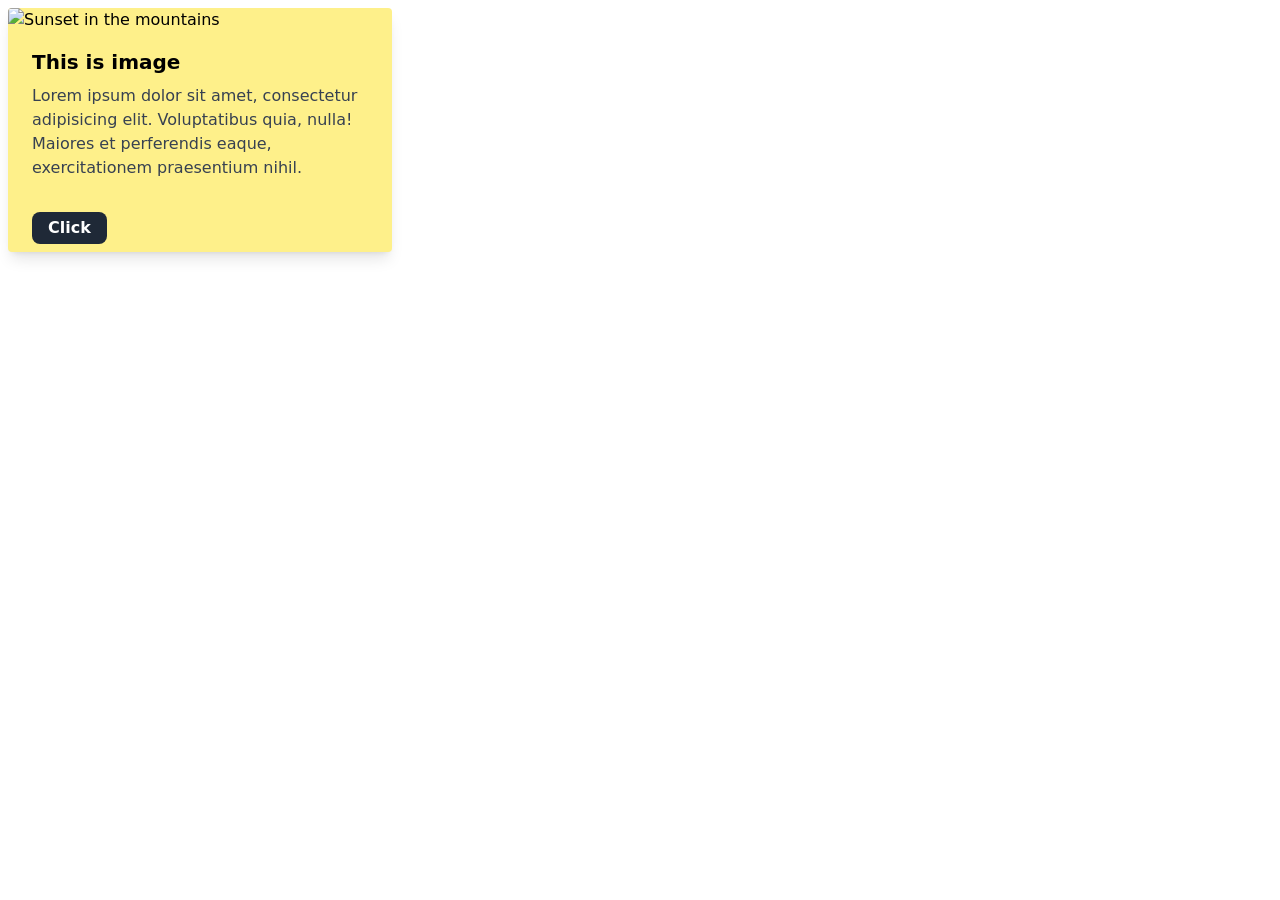
==== src/index.html @ 63ee2b57 "initial commit" ====
<!DOCTYPE html>
<html lang="en">
<head>
    <meta charset="UTF-8">
    <meta name="viewport" content="width=device-width, initial-scale=1.0">
    <title>Document</title>
    <link href="./output.css" rel="stylesheet">
</head>
<body>
    <!-- <h1 class="text-red-900 tablet:bg-black laptop:bg-pink-800">hello</h1> -->

    <div class="container">
        <div class="card laptop:bg-red-200 tablet:bg-green-200 desktop:bg-yellow-200">
            <img class="w-full cursor-pointer" src="https://v1.tailwindcss.com/img/card-top.jpg" alt="Sunset in the mountains">
            <div class="px-6 py-4">
              <div class="font-bold text-xl mb-2">This is image</div>
              <p class="text-gray-700">
                Lorem ipsum dolor sit amet, consectetur adipisicing elit. Voluptatibus quia, nulla! Maiores et perferendis eaque, exercitationem praesentium nihil.
              </p>
            </div>
            <div class="px-6 pt-4 pb-2">
                <button class="btn">Click</button>
            </div>
        </div>
    </div>
</body>
</html>
---- src/output.css ----
/*
! tailwindcss v3.4.7 | MIT License | https://tailwindcss.com
*/

/*
1. Prevent padding and border from affecting element width. (https://github.com/mozdevs/cssremedy/issues/4)
2. Allow adding a border to an element by just adding a border-width. (https://github.com/tailwindcss/tailwindcss/pull/116)
*/

*,
::before,
::after {
  box-sizing: border-box;
  /* 1 */
  border-width: 0;
  /* 2 */
  border-style: solid;
  /* 2 */
  border-color: #e5e7eb;
  /* 2 */
}

::before,
::after {
  --tw-content: '';
}

/*
1. Use a consistent sensible line-height in all browsers.
2. Prevent adjustments of font size after orientation changes in iOS.
3. Use a more readable tab size.
4. Use the user's configured `sans` font-family by default.
5. Use the user's configured `sans` font-feature-settings by default.
6. Use the user's configured `sans` font-variation-settings by default.
7. Disable tap highlights on iOS
*/

html,
:host {
  line-height: 1.5;
  /* 1 */
  -webkit-text-size-adjust: 100%;
  /* 2 */
  -moz-tab-size: 4;
  /* 3 */
  -o-tab-size: 4;
     tab-size: 4;
  /* 3 */
  font-family: ui-sans-serif, system-ui, sans-serif, "Apple Color Emoji", "Segoe UI Emoji", "Segoe UI Symbol", "Noto Color Emoji";
  /* 4 */
  font-feature-settings: normal;
  /* 5 */
  font-variation-settings: normal;
  /* 6 */
  -webkit-tap-highlight-color: transparent;
  /* 7 */
}

/*
1. Remove the margin in all browsers.
2. Inherit line-height from `html` so users can set them as a class directly on the `html` element.
*/

body {
  margin: 0;
  /* 1 */
  line-height: inherit;
  /* 2 */
}

/*
1. Add the correct height in Firefox.
2. Correct the inheritance of border color in Firefox. (https://bugzilla.mozilla.org/show_bug.cgi?id=190655)
3. Ensure horizontal rules are visible by default.
*/

hr {
  height: 0;
  /* 1 */
  color: inherit;
  /* 2 */
  border-top-width: 1px;
  /* 3 */
}

/*
Add the correct text decoration in Chrome, Edge, and Safari.
*/

abbr:where([title]) {
  -webkit-text-decoration: underline dotted;
          text-decoration: underline dotted;
}

/*
Remove the default font size and weight for headings.
*/

h1,
h2,
h3,
h4,
h5,
h6 {
  font-size: inherit;
  font-weight: inherit;
}

/*
Reset links to optimize for opt-in styling instead of opt-out.
*/

a {
  color: inherit;
  text-decoration: inherit;
}

/*
Add the correct font weight in Edge and Safari.
*/

b,
strong {
  font-weight: bolder;
}

/*
1. Use the user's configured `mono` font-family by default.
2. Use the user's configured `mono` font-feature-settings by default.
3. Use the user's configured `mono` font-variation-settings by default.
4. Correct the odd `em` font sizing in all browsers.
*/

code,
kbd,
samp,
pre {
  font-family: ui-monospace, SFMono-Regular, Menlo, Monaco, Consolas, "Liberation Mono", "Courier New", monospace;
  /* 1 */
  font-feature-settings: normal;
  /* 2 */
  font-variation-settings: normal;
  /* 3 */
  font-size: 1em;
  /* 4 */
}

/*
Add the correct font size in all browsers.
*/

small {
  font-size: 80%;
}

/*
Prevent `sub` and `sup` elements from affecting the line height in all browsers.
*/

sub,
sup {
  font-size: 75%;
  line-height: 0;
  position: relative;
  vertical-align: baseline;
}

sub {
  bottom: -0.25em;
}

sup {
  top: -0.5em;
}

/*
1. Remove text indentation from table contents in Chrome and Safari. (https://bugs.chromium.org/p/chromium/issues/detail?id=999088, https://bugs.webkit.org/show_bug.cgi?id=201297)
2. Correct table border color inheritance in all Chrome and Safari. (https://bugs.chromium.org/p/chromium/issues/detail?id=935729, https://bugs.webkit.org/show_bug.cgi?id=195016)
3. Remove gaps between table borders by default.
*/

table {
  text-indent: 0;
  /* 1 */
  border-color: inherit;
  /* 2 */
  border-collapse: collapse;
  /* 3 */
}

/*
1. Change the font styles in all browsers.
2. Remove the margin in Firefox and Safari.
3. Remove default padding in all browsers.
*/

button,
input,
optgroup,
select,
textarea {
  font-family: inherit;
  /* 1 */
  font-feature-settings: inherit;
  /* 1 */
  font-variation-settings: inherit;
  /* 1 */
  font-size: 100%;
  /* 1 */
  font-weight: inherit;
  /* 1 */
  line-height: inherit;
  /* 1 */
  letter-spacing: inherit;
  /* 1 */
  color: inherit;
  /* 1 */
  margin: 0;
  /* 2 */
  padding: 0;
  /* 3 */
}

/*
Remove the inheritance of text transform in Edge and Firefox.
*/

button,
select {
  text-transform: none;
}

/*
1. Correct the inability to style clickable types in iOS and Safari.
2. Remove default button styles.
*/

button,
input:where([type='button']),
input:where([type='reset']),
input:where([type='submit']) {
  -webkit-appearance: button;
  /* 1 */
  background-color: transparent;
  /* 2 */
  background-image: none;
  /* 2 */
}

/*
Use the modern Firefox focus style for all focusable elements.
*/

:-moz-focusring {
  outline: auto;
}

/*
Remove the additional `:invalid` styles in Firefox. (https://github.com/mozilla/gecko-dev/blob/2f9eacd9d3d995c937b4251a5557d95d494c9be1/layout/style/res/forms.css#L728-L737)
*/

:-moz-ui-invalid {
  box-shadow: none;
}

/*
Add the correct vertical alignment in Chrome and Firefox.
*/

progress {
  vertical-align: baseline;
}

/*
Correct the cursor style of increment and decrement buttons in Safari.
*/

::-webkit-inner-spin-button,
::-webkit-outer-spin-button {
  height: auto;
}

/*
1. Correct the odd appearance in Chrome and Safari.
2. Correct the outline style in Safari.
*/

[type='search'] {
  -webkit-appearance: textfield;
  /* 1 */
  outline-offset: -2px;
  /* 2 */
}

/*
Remove the inner padding in Chrome and Safari on macOS.
*/

::-webkit-search-decoration {
  -webkit-appearance: none;
}

/*
1. Correct the inability to style clickable types in iOS and Safari.
2. Change font properties to `inherit` in Safari.
*/

::-webkit-file-upload-button {
  -webkit-appearance: button;
  /* 1 */
  font: inherit;
  /* 2 */
}

/*
Add the correct display in Chrome and Safari.
*/

summary {
  display: list-item;
}

/*
Removes the default spacing and border for appropriate elements.
*/

blockquote,
dl,
dd,
h1,
h2,
h3,
h4,
h5,
h6,
hr,
figure,
p,
pre {
  margin: 0;
}

fieldset {
  margin: 0;
  padding: 0;
}

legend {
  padding: 0;
}

ol,
ul,
menu {
  list-style: none;
  margin: 0;
  padding: 0;
}

/*
Reset default styling for dialogs.
*/

dialog {
  padding: 0;
}

/*
Prevent resizing textareas horizontally by default.
*/

textarea {
  resize: vertical;
}

/*
1. Reset the default placeholder opacity in Firefox. (https://github.com/tailwindlabs/tailwindcss/issues/3300)
2. Set the default placeholder color to the user's configured gray 400 color.
*/

input::-moz-placeholder, textarea::-moz-placeholder {
  opacity: 1;
  /* 1 */
  color: #9ca3af;
  /* 2 */
}

input::placeholder,
textarea::placeholder {
  opacity: 1;
  /* 1 */
  color: #9ca3af;
  /* 2 */
}

/*
Set the default cursor for buttons.
*/

button,
[role="button"] {
  cursor: pointer;
}

/*
Make sure disabled buttons don't get the pointer cursor.
*/

:disabled {
  cursor: default;
}

/*
1. Make replaced elements `display: block` by default. (https://github.com/mozdevs/cssremedy/issues/14)
2. Add `vertical-align: middle` to align replaced elements more sensibly by default. (https://github.com/jensimmons/cssremedy/issues/14#issuecomment-634934210)
   This can trigger a poorly considered lint error in some tools but is included by design.
*/

img,
svg,
video,
canvas,
audio,
iframe,
embed,
object {
  display: block;
  /* 1 */
  vertical-align: middle;
  /* 2 */
}

/*
Constrain images and videos to the parent width and preserve their intrinsic aspect ratio. (https://github.com/mozdevs/cssremedy/issues/14)
*/

img,
video {
  max-width: 100%;
  height: auto;
}

/* Make elements with the HTML hidden attribute stay hidden by default */

[hidden] {
  display: none;
}

*, ::before, ::after {
  --tw-border-spacing-x: 0;
  --tw-border-spacing-y: 0;
  --tw-translate-x: 0;
  --tw-translate-y: 0;
  --tw-rotate: 0;
  --tw-skew-x: 0;
  --tw-skew-y: 0;
  --tw-scale-x: 1;
  --tw-scale-y: 1;
  --tw-pan-x:  ;
  --tw-pan-y:  ;
  --tw-pinch-zoom:  ;
  --tw-scroll-snap-strictness: proximity;
  --tw-gradient-from-position:  ;
  --tw-gradient-via-position:  ;
  --tw-gradient-to-position:  ;
  --tw-ordinal:  ;
  --tw-slashed-zero:  ;
  --tw-numeric-figure:  ;
  --tw-numeric-spacing:  ;
  --tw-numeric-fraction:  ;
  --tw-ring-inset:  ;
  --tw-ring-offset-width: 0px;
  --tw-ring-offset-color: #fff;
  --tw-ring-color: rgb(59 130 246 / 0.5);
  --tw-ring-offset-shadow: 0 0 #0000;
  --tw-ring-shadow: 0 0 #0000;
  --tw-shadow: 0 0 #0000;
  --tw-shadow-colored: 0 0 #0000;
  --tw-blur:  ;
  --tw-brightness:  ;
  --tw-contrast:  ;
  --tw-grayscale:  ;
  --tw-hue-rotate:  ;
  --tw-invert:  ;
  --tw-saturate:  ;
  --tw-sepia:  ;
  --tw-drop-shadow:  ;
  --tw-backdrop-blur:  ;
  --tw-backdrop-brightness:  ;
  --tw-backdrop-contrast:  ;
  --tw-backdrop-grayscale:  ;
  --tw-backdrop-hue-rotate:  ;
  --tw-backdrop-invert:  ;
  --tw-backdrop-opacity:  ;
  --tw-backdrop-saturate:  ;
  --tw-backdrop-sepia:  ;
  --tw-contain-size:  ;
  --tw-contain-layout:  ;
  --tw-contain-paint:  ;
  --tw-contain-style:  ;
}

::backdrop {
  --tw-border-spacing-x: 0;
  --tw-border-spacing-y: 0;
  --tw-translate-x: 0;
  --tw-translate-y: 0;
  --tw-rotate: 0;
  --tw-skew-x: 0;
  --tw-skew-y: 0;
  --tw-scale-x: 1;
  --tw-scale-y: 1;
  --tw-pan-x:  ;
  --tw-pan-y:  ;
  --tw-pinch-zoom:  ;
  --tw-scroll-snap-strictness: proximity;
  --tw-gradient-from-position:  ;
  --tw-gradient-via-position:  ;
  --tw-gradient-to-position:  ;
  --tw-ordinal:  ;
  --tw-slashed-zero:  ;
  --tw-numeric-figure:  ;
  --tw-numeric-spacing:  ;
  --tw-numeric-fraction:  ;
  --tw-ring-inset:  ;
  --tw-ring-offset-width: 0px;
  --tw-ring-offset-color: #fff;
  --tw-ring-color: rgb(59 130 246 / 0.5);
  --tw-ring-offset-shadow: 0 0 #0000;
  --tw-ring-shadow: 0 0 #0000;
  --tw-shadow: 0 0 #0000;
  --tw-shadow-colored: 0 0 #0000;
  --tw-blur:  ;
  --tw-brightness:  ;
  --tw-contrast:  ;
  --tw-grayscale:  ;
  --tw-hue-rotate:  ;
  --tw-invert:  ;
  --tw-saturate:  ;
  --tw-sepia:  ;
  --tw-drop-shadow:  ;
  --tw-backdrop-blur:  ;
  --tw-backdrop-brightness:  ;
  --tw-backdrop-contrast:  ;
  --tw-backdrop-grayscale:  ;
  --tw-backdrop-hue-rotate:  ;
  --tw-backdrop-invert:  ;
  --tw-backdrop-opacity:  ;
  --tw-backdrop-saturate:  ;
  --tw-backdrop-sepia:  ;
  --tw-contain-size:  ;
  --tw-contain-layout:  ;
  --tw-contain-paint:  ;
  --tw-contain-style:  ;
}

.container {
  width: 100%;
}

@media (min-width: 640px) {
  .container {
    max-width: 640px;
  }
}

@media (min-width: 1024px) {
  .container {
    max-width: 1024px;
  }
}

@media (min-width: 1280px) {
  .container {
    max-width: 1280px;
  }
}

.card {
  margin: 0.5rem;
  max-width: 24rem;
  overflow: hidden;
  border-radius: 0.25rem;
  --tw-bg-opacity: 1;
  background-color: rgb(226 232 240 / var(--tw-bg-opacity));
  --tw-shadow: 0 10px 15px -3px rgb(0 0 0 / 0.1), 0 4px 6px -4px rgb(0 0 0 / 0.1);
  --tw-shadow-colored: 0 10px 15px -3px var(--tw-shadow-color), 0 4px 6px -4px var(--tw-shadow-color);
  box-shadow: var(--tw-ring-offset-shadow, 0 0 #0000), var(--tw-ring-shadow, 0 0 #0000), var(--tw-shadow);
}

.btn {
  border-radius: 0.5rem;
  --tw-bg-opacity: 1;
  background-color: rgb(31 41 55 / var(--tw-bg-opacity));
  padding-left: 1rem;
  padding-right: 1rem;
  padding-top: 0.25rem;
  padding-bottom: 0.25rem;
  font-weight: 700;
  --tw-text-opacity: 1;
  color: rgb(255 255 255 / var(--tw-text-opacity));
}

.btn:hover {
  --tw-bg-opacity: 1;
  background-color: rgb(107 114 128 / var(--tw-bg-opacity));
}

.mb-2 {
  margin-bottom: 0.5rem;
}

.w-full {
  width: 100%;
}

.cursor-pointer {
  cursor: pointer;
}

.px-6 {
  padding-left: 1.5rem;
  padding-right: 1.5rem;
}

.py-4 {
  padding-top: 1rem;
  padding-bottom: 1rem;
}

.pb-2 {
  padding-bottom: 0.5rem;
}

.pt-4 {
  padding-top: 1rem;
}

.text-xl {
  font-size: 1.25rem;
  line-height: 1.75rem;
}

.font-bold {
  font-weight: 700;
}

.text-gray-700 {
  --tw-text-opacity: 1;
  color: rgb(55 65 81 / var(--tw-text-opacity));
}

.text-red-900 {
  --tw-text-opacity: 1;
  color: rgb(127 29 29 / var(--tw-text-opacity));
}

@media (min-width: 640px) {
  .tablet\:bg-black {
    --tw-bg-opacity: 1;
    background-color: rgb(0 0 0 / var(--tw-bg-opacity));
  }

  .tablet\:bg-green-200 {
    --tw-bg-opacity: 1;
    background-color: rgb(187 247 208 / var(--tw-bg-opacity));
  }
}

@media (min-width: 1024px) {
  .laptop\:bg-pink-800 {
    --tw-bg-opacity: 1;
    background-color: rgb(157 23 77 / var(--tw-bg-opacity));
  }

  .laptop\:bg-red-200 {
    --tw-bg-opacity: 1;
    background-color: rgb(254 202 202 / var(--tw-bg-opacity));
  }
}

@media (min-width: 1280px) {
  .desktop\:bg-yellow-200 {
    --tw-bg-opacity: 1;
    background-color: rgb(254 240 138 / var(--tw-bg-opacity));
  }
}
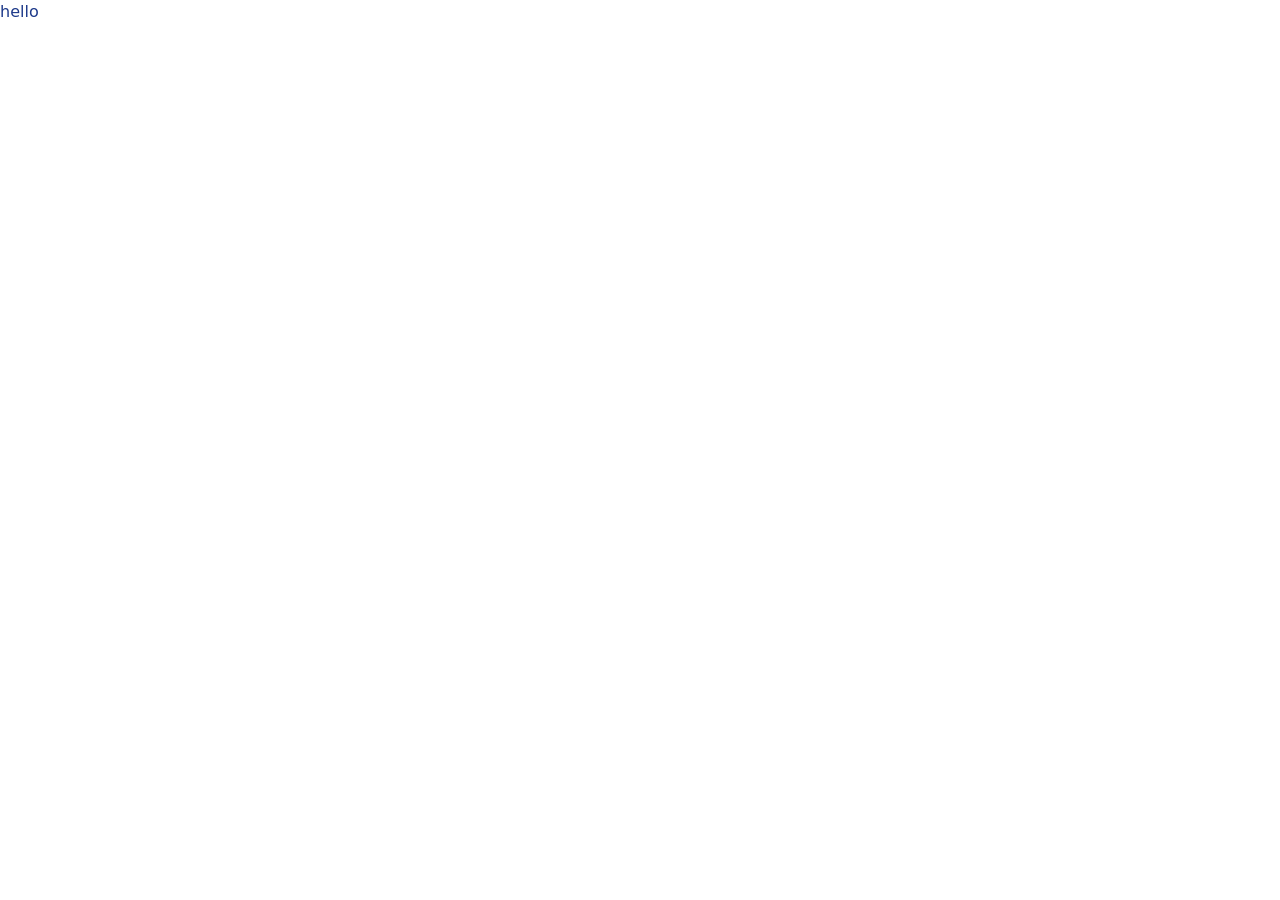
==== commit 72bf67ac: "05-08-2024" ====
--- a/src/index.html
+++ b/src/index.html
@@ -1,27 +1,42 @@
 <!DOCTYPE html>
 <html lang="en">
+
 <head>
     <meta charset="UTF-8">
     <meta name="viewport" content="width=device-width, initial-scale=1.0">
     <title>Document</title>
     <link href="./output.css" rel="stylesheet">
 </head>
+
 <body>
-    <!-- <h1 class="text-red-900 tablet:bg-black laptop:bg-pink-800">hello</h1> -->
+    <h1 class="text-blue-900">hello</h1>
 
-    <div class="container">
-        <div class="card laptop:bg-red-200 tablet:bg-green-200 desktop:bg-yellow-200">
-            <img class="w-full cursor-pointer" src="https://v1.tailwindcss.com/img/card-top.jpg" alt="Sunset in the mountains">
-            <div class="px-6 py-4">
-              <div class="font-bold text-xl mb-2">This is image</div>
-              <p class="text-gray-700">
-                Lorem ipsum dolor sit amet, consectetur adipisicing elit. Voluptatibus quia, nulla! Maiores et perferendis eaque, exercitationem praesentium nihil.
-              </p>
-            </div>
-            <div class="px-6 pt-4 pb-2">
-                <button class="btn">Click</button>
+    <!-- <div class="container m-auto">
+        <div class="flex justify-center items-center">
+            <div class="card laptop:bg-red-200 tablet:bg-green-200 desktop:bg-yellow-200">
+                <img class="w-full cursor-pointer" src="https://v1.tailwindcss.com/img/card-top.jpg" alt="Sunset in the mountains">
+                <div class="px-6 py-4">
+                  <div class="font-bold text-xl mb-2">This is image</div>
+                  <p class="text-gray-700">
+                    Lorem ipsum dolor sit amet, consectetur adipisicing elit. Voluptatibus quia, nulla! Maiores et perferendis eaque, exercitationem praesentium nihil.
+                  </p>
+                </div>
+                <div class="px-6 pt-4 pb-2">
+                    <button class="btn">Click</button>
+                </div>
             </div>
         </div>
-    </div>
+    </div> -->
+
+    <!-- <div class="container mx-auto">
+        <div class="tablet:columns-3 text-center columns-1">
+            <div class="bg-slate-400">card1</div>
+            <div class="bg-slate-400">card2</div>
+            <div class="bg-slate-400">card3</div>
+        </div>
+    </div> -->
+    <p></p>
+
 </body>
+
 </html>
--- a/src/output.css
+++ b/src/output.css
@@ -606,16 +606,68 @@
   background-color: rgb(107 114 128 / var(--tw-bg-opacity));
 }
 
+.m-auto {
+  margin: auto;
+}
+
+.mx-auto {
+  margin-left: auto;
+  margin-right: auto;
+}
+
 .mb-2 {
   margin-bottom: 0.5rem;
 }
 
+.flex {
+  display: flex;
+}
+
+.aspect-square {
+  aspect-ratio: 1 / 1;
+}
+
+.aspect-video {
+  aspect-ratio: 16 / 9;
+}
+
+.h-14 {
+  height: 3.5rem;
+}
+
+.h-\[400px\] {
+  height: 400px;
+}
+
 .w-full {
   width: 100%;
 }
 
 .cursor-pointer {
   cursor: pointer;
+}
+
+.columns-3 {
+  -moz-columns: 3;
+       columns: 3;
+}
+
+.columns-1 {
+  -moz-columns: 1;
+       columns: 1;
+}
+
+.items-center {
+  align-items: center;
+}
+
+.justify-center {
+  justify-content: center;
+}
+
+.bg-slate-400 {
+  --tw-bg-opacity: 1;
+  background-color: rgb(148 163 184 / var(--tw-bg-opacity));
 }
 
 .px-6 {
@@ -636,6 +688,10 @@
   padding-top: 1rem;
 }
 
+.text-center {
+  text-align: center;
+}
+
 .text-xl {
   font-size: 1.25rem;
   line-height: 1.75rem;
@@ -645,20 +701,25 @@
   font-weight: 700;
 }
 
+.text-blue-900 {
+  --tw-text-opacity: 1;
+  color: rgb(30 58 138 / var(--tw-text-opacity));
+}
+
 .text-gray-700 {
   --tw-text-opacity: 1;
   color: rgb(55 65 81 / var(--tw-text-opacity));
 }
 
-.text-red-900 {
-  --tw-text-opacity: 1;
-  color: rgb(127 29 29 / var(--tw-text-opacity));
-}
-
 @media (min-width: 640px) {
-  .tablet\:bg-black {
-    --tw-bg-opacity: 1;
-    background-color: rgb(0 0 0 / var(--tw-bg-opacity));
+  .tablet\:columns-1 {
+    -moz-columns: 1;
+         columns: 1;
+  }
+
+  .tablet\:columns-3 {
+    -moz-columns: 3;
+         columns: 3;
   }
 
   .tablet\:bg-green-200 {
@@ -668,11 +729,6 @@
 }
 
 @media (min-width: 1024px) {
-  .laptop\:bg-pink-800 {
-    --tw-bg-opacity: 1;
-    background-color: rgb(157 23 77 / var(--tw-bg-opacity));
-  }
-
   .laptop\:bg-red-200 {
     --tw-bg-opacity: 1;
     background-color: rgb(254 202 202 / var(--tw-bg-opacity));
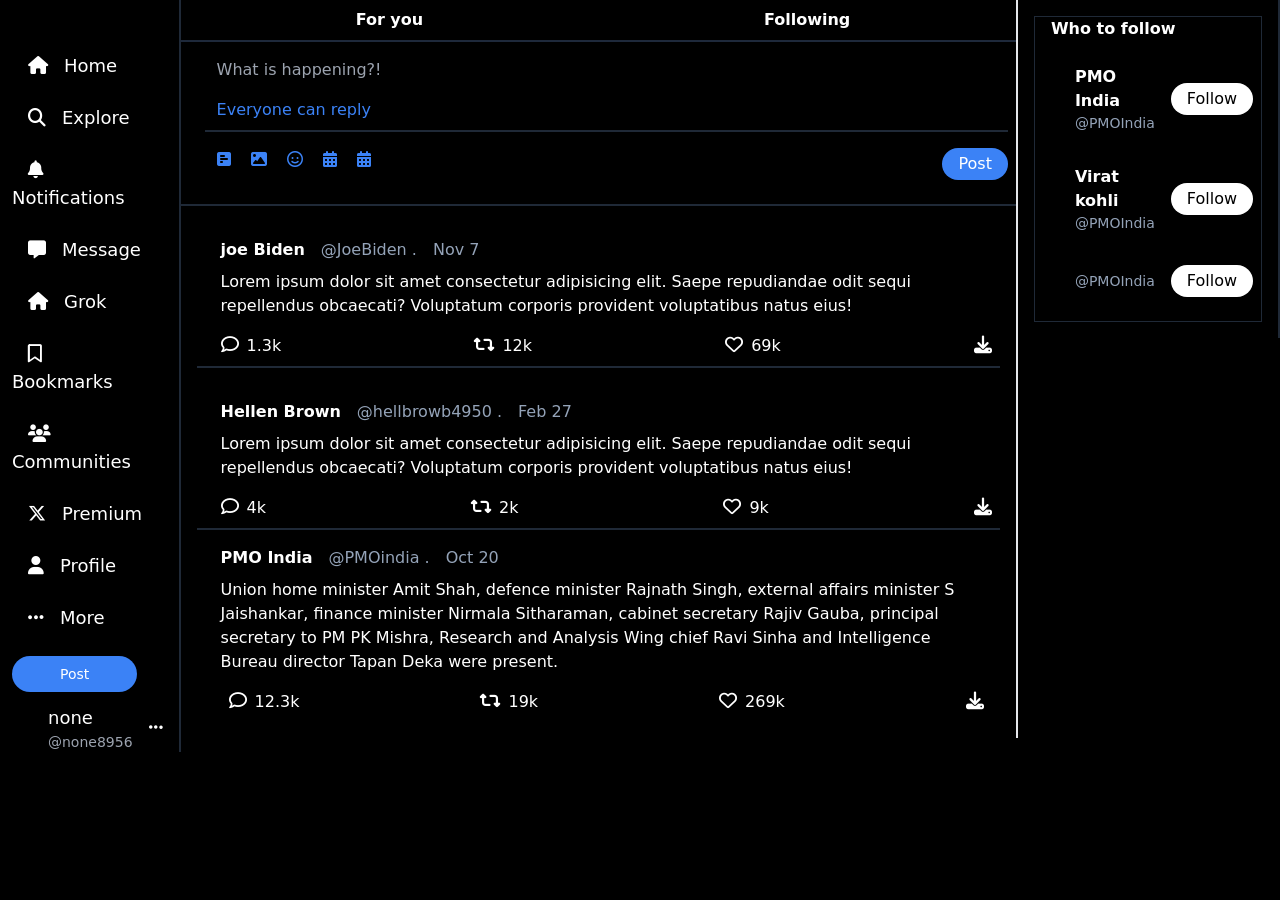
==== commit 828271da: "update" ====
--- a/src/index.html
+++ b/src/index.html
@@ -6,37 +6,295 @@
     <meta name="viewport" content="width=device-width, initial-scale=1.0">
     <title>Document</title>
     <link href="./output.css" rel="stylesheet">
+    <link rel="stylesheet" href="https://cdnjs.cloudflare.com/ajax/libs/font-awesome/6.6.0/css/all.min.css"
+        integrity="sha512-Kc323vGBEqzTmouAECnVceyQqyqdsSiqLQISBL29aUW4U/M7pSPA/gEUZQqv1cwx4OnYxTxve5UMg5GT6L4JJg=="
+        crossorigin="anonymous" referrerpolicy="no-referrer" />
 </head>
 
-<body>
-    <h1 class="text-blue-900">hello</h1>
-
-    <!-- <div class="container m-auto">
-        <div class="flex justify-center items-center">
-            <div class="card laptop:bg-red-200 tablet:bg-green-200 desktop:bg-yellow-200">
-                <img class="w-full cursor-pointer" src="https://v1.tailwindcss.com/img/card-top.jpg" alt="Sunset in the mountains">
-                <div class="px-6 py-4">
-                  <div class="font-bold text-xl mb-2">This is image</div>
-                  <p class="text-gray-700">
-                    Lorem ipsum dolor sit amet, consectetur adipisicing elit. Voluptatibus quia, nulla! Maiores et perferendis eaque, exercitationem praesentium nihil.
-                  </p>
-                </div>
-                <div class="px-6 pt-4 pb-2">
-                    <button class="btn">Click</button>
-                </div>
+<body class="bg-black">
+    <!-- <h1 class="text-red-800 tablet:bg-black laptop:bg-pink-800">hello</h1> -->
+
+    <!-- <div class="container">
+        <div class="card laptop:bg-red-200 tablet:bg-green-200 desktop:bg-yellow-200">
+            <img class="w-full cursor-pointer" src="https://v1.tailwindcss.com/img/card-top.jpg" alt="Sunset in the mountains">
+            <div class="px-6 py-4">
+              <div class="font-bold text-xl mb-2">This is image</div>
+              <p class="text-gray-700">
+                Lorem ipsum dolor sit amet, consectetur adipisicing elit. Voluptatibus quia, nulla! Maiores et perferendis eaque, exercitationem praesentium nihil.
+              </p>
+            </div>
+            <div class="px-6 pt-4 pb-2">
+                <button class="btn">Click</button>
             </div>
         </div>
     </div> -->
 
-    <!-- <div class="container mx-auto">
-        <div class="tablet:columns-3 text-center columns-1">
-            <div class="bg-slate-400">card1</div>
-            <div class="bg-slate-400">card2</div>
-            <div class="bg-slate-400">card3</div>
+    <div class="container mx-auto bg-slate-200">
+        <div class="flex items-start justify-between bg-black text-white">
+            <!-- columns 1 -->
+            <div class="border-r-2 border-gray-800 grow-[1] sticky top-0">
+                <div class="p-[12px]">
+                    <img class=" mx-4 py-2 px-2 max-h-16 w-auto"
+                        src="https://img.freepik.com/premium-vector/twitter-new-logo-twitter-icons-new-twitter-logo-x-2023_929078-218.jpg"
+                        alt="">
+                </div>
+                <div>
+                    <ul class="flex flex-col">
+                        <li class="p-[12px]"><a
+                                class="hover:bg-gray-700 hover:rounded-full pl-0 font-medium text-lg py-2 px-4"
+                                href=""><i class=" mx-4 fa-solid fa-house"></i>Home</a></li>
+                        <li class="p-[12px]"><a
+                                class="hover:bg-gray-700 hover:rounded-full pl-0 font-medium text-lg py-2 px-4"
+                                href=""><i class=" mx-4 fa-solid fa-magnifying-glass"></i>Explore</a></li>
+                        <li class="p-[12px]"><a
+                                class="hover:bg-gray-700 hover:rounded-full pl-0 font-medium text-lg py-2 px-4"
+                                href=""><i class=" mx-4 fa-solid fa-bell"></i>Notifications</a></li>
+                        <li class="p-[12px]"><a
+                                class="hover:bg-gray-700 hover:rounded-full pl-0 font-medium text-lg py-2 px-4"
+                                href=""><i class=" mx-4 fa-solid fa-message"></i>Message</a></li>
+                        <li class="p-[12px]"><a
+                                class="hover:bg-gray-700 hover:rounded-full pl-0 font-medium text-lg py-2 px-4"
+                                href=""><i class=" mx-4 fa-solid fa-house"></i>Grok</a></li>
+                        <li class="p-[12px]"><a
+                                class="hover:bg-gray-700 hover:rounded-full pl-0 font-medium text-lg py-2 px-4"
+                                href=""><i class=" mx-4 fa-regular fa-bookmark"></i>Bookmarks</a></li>
+                        <li class="p-[12px]"><a
+                                class="hover:bg-gray-700 hover:rounded-full pl-0 font-medium text-lg py-2 px-4"
+                                href=""><i class=" mx-4 fa-solid fa-users"></i>Communities</a></li>
+                        <li class="p-[12px]"><a
+                                class="hover:bg-gray-700 hover:rounded-full pl-0 font-medium text-lg py-2 px-4"
+                                href=""><i class=" mx-4 fa-brands fa-x-twitter"></i>Premium</a></li>
+                        <li class="p-[12px]"><a
+                                class="hover:bg-gray-700 hover:rounded-full pl-0 font-medium text-lg py-2 px-4"
+                                href=""><i class=" mx-4 fa-solid fa-user"></i>Profile</a></li>
+                        <li class="p-[12px]"><a
+                                class="hover:bg-gray-700 hover:rounded-full pl-0 font-medium text-lg py-2 px-4"
+                                href=""><i class=" mx-4 fa-solid fa-ellipsis"></i>More</a></li>
+                        <li class="p-[12px]"><a class="pl-0 font-medium text-lg py-2 px-4" href=""><button
+                                    class="text-white bg-blue-500 py-2 px-12 rounded-full text-sm text-b">Post</button></a>
+                        </li>
+                    </ul>
+                </div>
+                <div class="flex items-center">
+                    <div>
+                        <img class="mx-4 py-2 px-2 max-h-12 w-auto rounded-full"
+                            src="https://encrypted-tbn0.gstatic.com/images?q=tbn:ANd9GcTuu29ipdMVp9QU7DYee9kXXV66Ba6cVzB3aQ&s"
+                            alt="">
+                    </div>
+                    <div>
+                        <h2 class="text-lg font-medium">none</h2>
+                        <p class="text-gray-400 text-sm">@none8956</p>
+                    </div>
+                    <div>
+                        <i class=" mx-4 fa-solid fa-ellipsis"></i>
+                    </div>
+                </div>
+            </div>
+
+            <!-- columns 2 -->
+            <div class="border-r-2  grow-[2]">
+                <!-- <div class="w-full flex items-center px-2 py-2">
+                    <div class="w-full">
+                        <input class="bg-gray-400 rounded-full py-2 w-full" placeholder="Serach" type="text">
+                    </div>
+                    <div class="mx-2">
+                        <i class=" text-white fa-solid fa-gear text-lg "></i>
+                    </div>
+                </div> -->
+                <div class="flex w-full border-b-2 border-slate-800">
+                    <div class="w-[50%] text-center font-semibold py-2"><a href="">For you</a></div>
+                    <div class="w-[50%] text-center font-semibold py-2"><a href="">Following</a></div>
+                </div>
+
+                <div>
+                    <div class="p-2 flex border-b-2 border-gray-800">
+                        <div class="m-2">
+                            <img class="max-h-12 w-auto rounded-full"
+                                src="https://encrypted-tbn0.gstatic.com/images?q=tbn:ANd9GcTuu29ipdMVp9QU7DYee9kXXV66Ba6cVzB3aQ&s"
+                                alt="">
+                        </div>
+
+                        <div class="w-full">
+                            <div class="border-b-2 border-gray-800 flex flex-col w-full">
+                                <input class="text-gray-400 my-2 mx-3 bg-transparent outline-none" type="text"
+                                    placeholder="What is happening?!">
+                                <span class="text-blue-500 my-2 mx-3">Everyone can reply</span>
+                            </div>
+                            <div class="flex justify-between py-4">
+                                <div>
+                                    <ul class="flex gap-5 mx-3">
+                                        <li><a class="text-blue-500" href=""><i
+                                                    class="fa-solid fa-square-poll-horizontal"></i></a></li>
+                                        <li><a class="text-blue-500" href=""><i class="fa-solid fa-image"></i></a></li>
+                                        <li><a class="text-blue-500" href=""><i
+                                                    class="fa-regular fa-face-smile"></i></a></li>
+                                        <li><a class="text-blue-500" href=""><i
+                                                    class="fa-solid fa-calendar-days"></i></a></li>
+                                        <li><a class="text-blue-500" href=""><i
+                                                    class="fa-solid fa-calendar-days"></i></a></li>
+                                    </ul>
+                                </div>
+                                <div class="text-white bg-blue-500 px-4 py-1 rounded-full">Post</div>
+                            </div>
+                        </div>
+                    </div>
+                </div>
+
+                <div class="post m-4 flex flex-col ">
+
+                    <!-- post 1 -->
+
+                    <div class="flex border-b-2 border-gray-800 my-4">
+                        <div class="m-2">
+                            <img class="max-h-[5rem] w-auto rounded-full"
+                                src="https://encrypted-tbn0.gstatic.com/images?q=tbn:ANd9GcTuu29ipdMVp9QU7DYee9kXXV66Ba6cVzB3aQ&s"
+                                alt="">
+                        </div>
+                        <div>
+                            <div class="flex">
+                                <h2 class="mx-2 text-white font-semibold">joe Biden</h2>
+                                <p class="mx-2 text-slate-400">@JoeBiden . </p>
+                                <span class="mx-2 text-slate-400">Nov 7</span>
+                            </div>
+                            <div class="m-2">
+                                Lorem ipsum dolor sit amet consectetur adipisicing elit. Saepe repudiandae odit sequi
+                                repellendus obcaecati? Voluptatum corporis provident voluptatibus natus eius!
+                            </div>
+                            <div class="m-2">
+                                <img class="max-h-[300px] w-[100%] object-cover rounded-md cursor-pointer"
+                                    src="https://images.pexels.com/photos/18703339/pexels-photo-18703339/free-photo-of-a-motor-scooter-parked-on-the-side-of-a-road-by-a-shrub.jpeg?auto=compress&cs=tinysrgb&w=1260&h=750&dpr=1"
+                                    alt="">
+                            </div>
+                            <div class="flex justify-between items-center my-2">
+                                <span><i class="mx-2 text-lg fa-regular fa-comment"></i>1.3k</span>
+                                <span><i class=" mx-2 text-lg  fa-solid fa-retweet"></i>12k</span>
+                                <span><i class=" mx-2 text-lg fa-regular fa-heart"></i>69k</span>
+                                <span><i class=" mx-2 text-lg  fa-solid fa-download"></i></span>
+                            </div>
+                        </div>
+                    </div>
+
+                    <!-- post 2 -->
+
+                    <div class="flex border-b-2 border-gray-800 my-4">
+                        <div class="m-2">
+                            <img class="max-h-[5rem] w-auto rounded-full"
+                                src="https://play-lh.googleusercontent.com/7Ak4Ye7wNUtheIvSKnVgGL_OIZWjGPZNV6TP_3XLxHC-sDHLSE45aDg41dFNmL5COA"
+                                alt="">
+                        </div>
+                        <div>
+                            <div class="flex">
+                                <h2 class="mx-2 text-white font-semibold">Hellen Brown</h2>
+                                <p class="mx-2 text-slate-400">@hellbrowb4950 . </p>
+                                <span class="mx-2 text-slate-400">Feb 27</span>
+                            </div>
+                            <div class="m-2">
+                                Lorem ipsum dolor sit amet consectetur adipisicing elit. Saepe repudiandae odit sequi
+                                repellendus obcaecati? Voluptatum corporis provident voluptatibus natus eius!
+                            </div>
+                            <div class="m-2">
+                                <img class="max-h-[300px] w-[100%] object-cover rounded-md cursor-pointer"
+                                    src="https://images.pexels.com/photos/24247189/pexels-photo-24247189/free-photo-of-a-girl-lying-on-a-table-in-a-park-on-a-seashore.jpeg?auto=compress&cs=tinysrgb&w=1260&h=750&dpr=1"
+                                    alt="">
+                            </div>
+                            <div class="flex justify-between items-center my-2">
+                                <span><i class="mx-2 text-lg fa-regular fa-comment"></i>4k</span>
+                                <span><i class=" mx-2 text-lg  fa-solid fa-retweet"></i>2k</span>
+                                <span><i class=" mx-2 text-lg fa-regular fa-heart"></i>9k</span>
+                                <span><i class=" mx-2 text-lg  fa-solid fa-download"></i></span>
+                            </div>
+                        </div>
+                    </div>
+
+                    <!-- post 3 -->
+
+                    <div class="flex">
+                        <div class="m-2">
+                            <img class="rounded-full max-h-[7rem] w-auto"
+                                src="https://encrypted-tbn0.gstatic.com/images?q=tbn:ANd9GcQ1Pcox3tm6LoiCplW6CIU_h4hVC-swvm_vkg&s"
+                                alt="">
+                        </div>
+                        <div>
+                            <div class="flex">
+                                <h2 class="mx-2 text-white font-semibold">PMO India</h2>
+                                <p class="mx-2 text-slate-400">@PMOindia . </p>
+                                <span class="mx-2 text-slate-400">Oct 20</span>
+                            </div>
+                            <div class="m-2">
+                                Union home minister Amit Shah, defence minister Rajnath Singh, external affairs minister
+                                S Jaishankar, finance minister Nirmala Sitharaman, cabinet secretary Rajiv Gauba,
+                                principal secretary to PM PK Mishra, Research and Analysis Wing chief Ravi Sinha and
+                                Intelligence Bureau director Tapan Deka were present.
+                                <div class="m-2">
+                                    <img class="max-h-[300px] w-[100%] object-cover rounded-md cursor-pointer"
+                                        src="https://images.hindustantimes.com/img/2024/08/05/550x309/pm_modi_1722871235950_1722871236199.png"
+                                        alt="">
+                                </div>
+                                <div class="flex justify-between items-center my-2">
+                                    <span><i class="mx-2 text-lg fa-regular fa-comment"></i>12.3k</span>
+                                    <span><i class=" mx-2 text-lg  fa-solid fa-retweet"></i>19k</span>
+                                    <span><i class=" mx-2 text-lg fa-regular fa-heart"></i>269k</span>
+                                    <span><i class=" mx-2 text-lg  fa-solid fa-download"></i></span>
+                                </div>
+                            </div>
+                        </div>
+
+                    </div>
+                </div>
+            </div>
+
+            <!-- columns 3 -->
+
+            <div class="border-r-2 border-gray-800 grow-[1.5] sticky top-0">
+                <div class=" bg-black text-white border border-gray-800 pl-4 m-4">
+                    <h1 class="font-bold">Who to follow</h1>
+                    <div class="flex items-center my-4 hover:bg-gray-600 p-2 ">
+                        <div>
+                            <img class="max-h-12 w-auto rounded-full"
+                                src="https://encrypted-tbn0.gstatic.com/images?q=tbn:ANd9GcTuu29ipdMVp9QU7DYee9kXXV66Ba6cVzB3aQ&s"
+                                alt="">
+                        </div>
+                        <div class="mx-4">
+                            <h3 class="font-bold">PMO India</h3>
+                            <p class="text-slate-400 text-sm">@PMOIndia</p>
+                        </div>
+                        <div>
+                            <button class="bg-white text-black px-4 py-1 rounded-full">Follow</button>
+                        </div>
+                    </div>
+
+                    <div class="flex items-center my-4 hover:bg-gray-600 p-2 ">
+                        <div>
+                            <img class="max-h-12 w-auto rounded-full"
+                                src="https://encrypted-tbn0.gstatic.com/images?q=tbn:ANd9GcTuu29ipdMVp9QU7DYee9kXXV66Ba6cVzB3aQ&s"
+                                alt="">
+                        </div>
+                        <div class="mx-4">
+                            <h3 class="font-bold">Virat kohli</h3>
+                            <p class="text-slate-400 text-sm">@PMOIndia</p>
+                        </div>
+                        <div>
+                            <button class="bg-white text-black px-4 py-1 rounded-full">Follow</button>
+                        </div>
+                    </div>
+
+                    <div class="flex items-center my-4 hover:bg-gray-600 p-2 ">
+                        <div>
+                            <img class="max-h-12 w-auto rounded-full"
+                                src="https://encrypted-tbn0.gstatic.com/images?q=tbn:ANd9GcTuu29ipdMVp9QU7DYee9kXXV66Ba6cVzB3aQ&s"
+                                alt="">
+                        </div>
+                        <div class="mx-4">
+                            <h3 class="font-bold"></h3>
+                            <p class="text-slate-400 text-sm">@PMOIndia</p>
+                        </div>
+                        <div>
+                            <button class="bg-white text-black px-4 py-1 rounded-full">Follow</button>
+                        </div>
+                    </div>
+                </div>
+            </div>
         </div>
-    </div> -->
-    <p></p>
-
 </body>
 
 </html>
--- a/src/output.css
+++ b/src/output.css
@@ -606,8 +606,35 @@
   background-color: rgb(107 114 128 / var(--tw-bg-opacity));
 }
 
-.m-auto {
-  margin: auto;
+.sticky {
+  position: sticky;
+}
+
+.top-0 {
+  top: 0px;
+}
+
+.m-2 {
+  margin: 0.5rem;
+}
+
+.m-4 {
+  margin: 1rem;
+}
+
+.mx-2 {
+  margin-left: 0.5rem;
+  margin-right: 0.5rem;
+}
+
+.mx-3 {
+  margin-left: 0.75rem;
+  margin-right: 0.75rem;
+}
+
+.mx-4 {
+  margin-left: 1rem;
+  margin-right: 1rem;
 }
 
 .mx-auto {
@@ -615,6 +642,21 @@
   margin-right: auto;
 }
 
+.my-2 {
+  margin-top: 0.5rem;
+  margin-bottom: 0.5rem;
+}
+
+.my-4 {
+  margin-top: 1rem;
+  margin-bottom: 1rem;
+}
+
+.my-3 {
+  margin-top: 0.75rem;
+  margin-bottom: 0.75rem;
+}
+
 .mb-2 {
   margin-bottom: 0.5rem;
 }
@@ -623,51 +665,192 @@
   display: flex;
 }
 
-.aspect-square {
-  aspect-ratio: 1 / 1;
-}
-
-.aspect-video {
-  aspect-ratio: 16 / 9;
-}
-
-.h-14 {
-  height: 3.5rem;
-}
-
-.h-\[400px\] {
-  height: 400px;
+.max-h-12 {
+  max-height: 3rem;
+}
+
+.max-h-16 {
+  max-height: 4rem;
+}
+
+.max-h-\[\] {
+  max-height: ;
+}
+
+.max-h-\[300px\] {
+  max-height: 300px;
+}
+
+.max-h-14 {
+  max-height: 3.5rem;
+}
+
+.max-h-1 {
+  max-height: 0.25rem;
+}
+
+.max-h-\[6rem\] {
+  max-height: 6rem;
+}
+
+.max-h-\[7rem\] {
+  max-height: 7rem;
+}
+
+.max-h-\[5rem\] {
+  max-height: 5rem;
+}
+
+.w-\[50\%\] {
+  width: 50%;
+}
+
+.w-auto {
+  width: auto;
 }
 
 .w-full {
   width: 100%;
 }
 
+.w-\[100\%\] {
+  width: 100%;
+}
+
+.w-\[a\] {
+  width: a;
+}
+
+.w-\[auto\] {
+  width: auto;
+}
+
+.grow-\[1\.5\] {
+  flex-grow: 1.5;
+}
+
+.grow-\[1\] {
+  flex-grow: 1;
+}
+
+.grow-\[2\] {
+  flex-grow: 2;
+}
+
 .cursor-pointer {
   cursor: pointer;
 }
 
-.columns-3 {
-  -moz-columns: 3;
-       columns: 3;
-}
-
-.columns-1 {
-  -moz-columns: 1;
-       columns: 1;
+.flex-col {
+  flex-direction: column;
+}
+
+.items-start {
+  align-items: flex-start;
 }
 
 .items-center {
   align-items: center;
 }
 
-.justify-center {
-  justify-content: center;
-}
-
-.bg-slate-400 {
+.justify-between {
+  justify-content: space-between;
+}
+
+.gap-5 {
+  gap: 1.25rem;
+}
+
+.rounded-full {
+  border-radius: 9999px;
+}
+
+.rounded-md {
+  border-radius: 0.375rem;
+}
+
+.border {
+  border-width: 1px;
+}
+
+.border-b-2 {
+  border-bottom-width: 2px;
+}
+
+.border-r-2 {
+  border-right-width: 2px;
+}
+
+.border-gray-800 {
+  --tw-border-opacity: 1;
+  border-color: rgb(31 41 55 / var(--tw-border-opacity));
+}
+
+.border-slate-800 {
+  --tw-border-opacity: 1;
+  border-color: rgb(30 41 59 / var(--tw-border-opacity));
+}
+
+.border-red-800 {
+  --tw-border-opacity: 1;
+  border-color: rgb(153 27 27 / var(--tw-border-opacity));
+}
+
+.bg-black {
   --tw-bg-opacity: 1;
-  background-color: rgb(148 163 184 / var(--tw-bg-opacity));
+  background-color: rgb(0 0 0 / var(--tw-bg-opacity));
+}
+
+.bg-blue-500 {
+  --tw-bg-opacity: 1;
+  background-color: rgb(59 130 246 / var(--tw-bg-opacity));
+}
+
+.bg-gray-400 {
+  --tw-bg-opacity: 1;
+  background-color: rgb(156 163 175 / var(--tw-bg-opacity));
+}
+
+.bg-slate-200 {
+  --tw-bg-opacity: 1;
+  background-color: rgb(226 232 240 / var(--tw-bg-opacity));
+}
+
+.bg-transparent {
+  background-color: transparent;
+}
+
+.bg-white {
+  --tw-bg-opacity: 1;
+  background-color: rgb(255 255 255 / var(--tw-bg-opacity));
+}
+
+.object-cover {
+  -o-object-fit: cover;
+     object-fit: cover;
+}
+
+.p-2 {
+  padding: 0.5rem;
+}
+
+.p-\[12px\] {
+  padding: 12px;
+}
+
+.px-12 {
+  padding-left: 3rem;
+  padding-right: 3rem;
+}
+
+.px-2 {
+  padding-left: 0.5rem;
+  padding-right: 0.5rem;
+}
+
+.px-4 {
+  padding-left: 1rem;
+  padding-right: 1rem;
 }
 
 .px-6 {
@@ -675,6 +858,16 @@
   padding-right: 1.5rem;
 }
 
+.py-1 {
+  padding-top: 0.25rem;
+  padding-bottom: 0.25rem;
+}
+
+.py-2 {
+  padding-top: 0.5rem;
+  padding-bottom: 0.5rem;
+}
+
 .py-4 {
   padding-top: 1rem;
   padding-bottom: 1rem;
@@ -684,12 +877,30 @@
   padding-bottom: 0.5rem;
 }
 
+.pl-0 {
+  padding-left: 0px;
+}
+
+.pl-4 {
+  padding-left: 1rem;
+}
+
 .pt-4 {
   padding-top: 1rem;
 }
 
 .text-center {
   text-align: center;
+}
+
+.text-lg {
+  font-size: 1.125rem;
+  line-height: 1.75rem;
+}
+
+.text-sm {
+  font-size: 0.875rem;
+  line-height: 1.25rem;
 }
 
 .text-xl {
@@ -701,9 +912,27 @@
   font-weight: 700;
 }
 
-.text-blue-900 {
-  --tw-text-opacity: 1;
-  color: rgb(30 58 138 / var(--tw-text-opacity));
+.font-medium {
+  font-weight: 500;
+}
+
+.font-semibold {
+  font-weight: 600;
+}
+
+.text-black {
+  --tw-text-opacity: 1;
+  color: rgb(0 0 0 / var(--tw-text-opacity));
+}
+
+.text-blue-500 {
+  --tw-text-opacity: 1;
+  color: rgb(59 130 246 / var(--tw-text-opacity));
+}
+
+.text-gray-500 {
+  --tw-text-opacity: 1;
+  color: rgb(107 114 128 / var(--tw-text-opacity));
 }
 
 .text-gray-700 {
@@ -711,15 +940,64 @@
   color: rgb(55 65 81 / var(--tw-text-opacity));
 }
 
+.text-red-800 {
+  --tw-text-opacity: 1;
+  color: rgb(153 27 27 / var(--tw-text-opacity));
+}
+
+.text-slate-600 {
+  --tw-text-opacity: 1;
+  color: rgb(71 85 105 / var(--tw-text-opacity));
+}
+
+.text-white {
+  --tw-text-opacity: 1;
+  color: rgb(255 255 255 / var(--tw-text-opacity));
+}
+
+.text-slate-700 {
+  --tw-text-opacity: 1;
+  color: rgb(51 65 85 / var(--tw-text-opacity));
+}
+
+.text-slate-900 {
+  --tw-text-opacity: 1;
+  color: rgb(15 23 42 / var(--tw-text-opacity));
+}
+
+.text-slate-400 {
+  --tw-text-opacity: 1;
+  color: rgb(148 163 184 / var(--tw-text-opacity));
+}
+
+.text-gray-400 {
+  --tw-text-opacity: 1;
+  color: rgb(156 163 175 / var(--tw-text-opacity));
+}
+
+.outline-none {
+  outline: 2px solid transparent;
+  outline-offset: 2px;
+}
+
+.hover\:rounded-full:hover {
+  border-radius: 9999px;
+}
+
+.hover\:bg-gray-700:hover {
+  --tw-bg-opacity: 1;
+  background-color: rgb(55 65 81 / var(--tw-bg-opacity));
+}
+
+.hover\:bg-gray-600:hover {
+  --tw-bg-opacity: 1;
+  background-color: rgb(75 85 99 / var(--tw-bg-opacity));
+}
+
 @media (min-width: 640px) {
-  .tablet\:columns-1 {
-    -moz-columns: 1;
-         columns: 1;
-  }
-
-  .tablet\:columns-3 {
-    -moz-columns: 3;
-         columns: 3;
+  .tablet\:bg-black {
+    --tw-bg-opacity: 1;
+    background-color: rgb(0 0 0 / var(--tw-bg-opacity));
   }
 
   .tablet\:bg-green-200 {
@@ -729,6 +1007,11 @@
 }
 
 @media (min-width: 1024px) {
+  .laptop\:bg-pink-800 {
+    --tw-bg-opacity: 1;
+    background-color: rgb(157 23 77 / var(--tw-bg-opacity));
+  }
+
   .laptop\:bg-red-200 {
     --tw-bg-opacity: 1;
     background-color: rgb(254 202 202 / var(--tw-bg-opacity));
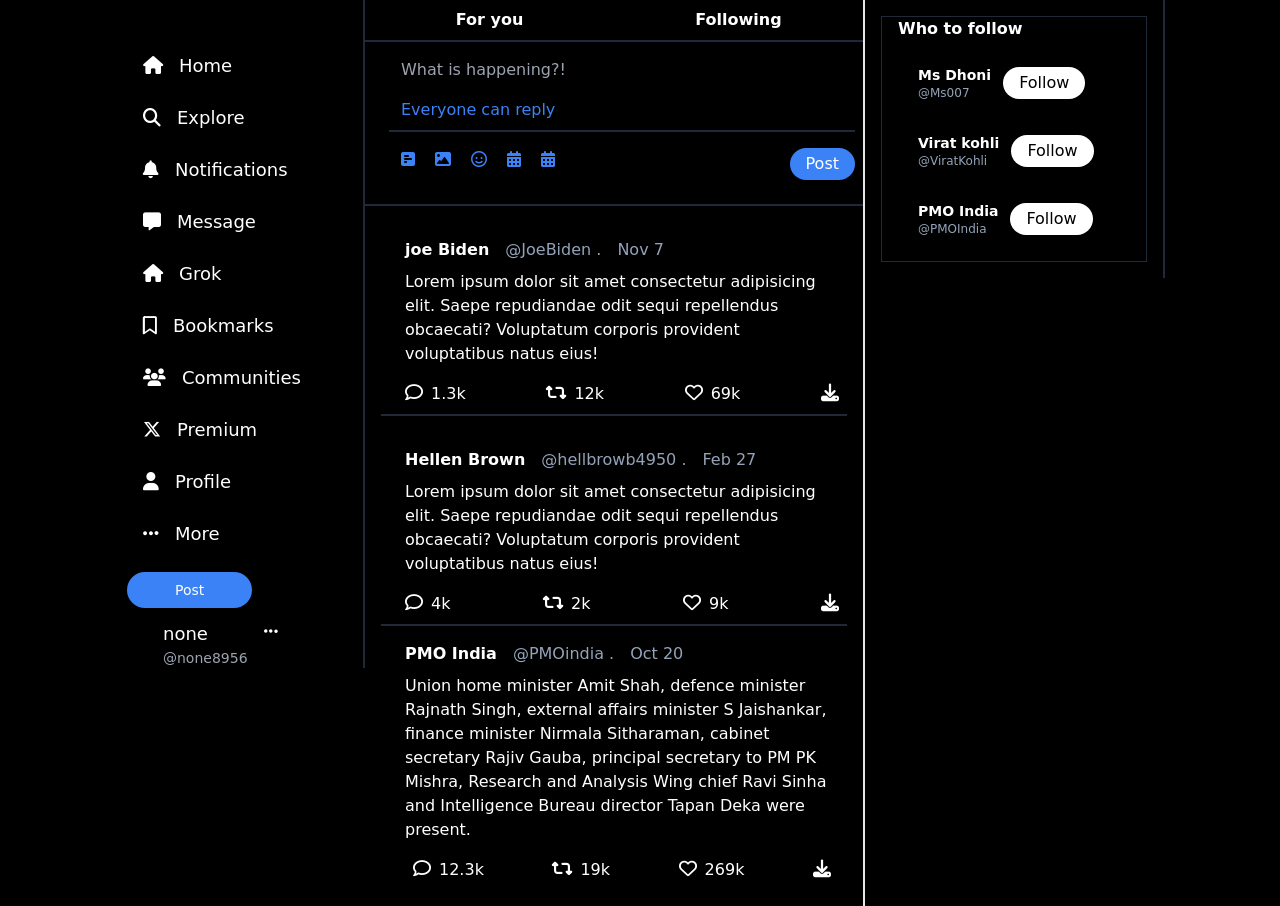
==== commit d04be585: "update" ====
--- a/src/index.html
+++ b/src/index.html
@@ -12,87 +12,85 @@
 </head>
 
 <body class="bg-black">
-    <!-- <h1 class="text-red-800 tablet:bg-black laptop:bg-pink-800">hello</h1> -->
-
-    <!-- <div class="container">
-        <div class="card laptop:bg-red-200 tablet:bg-green-200 desktop:bg-yellow-200">
-            <img class="w-full cursor-pointer" src="https://v1.tailwindcss.com/img/card-top.jpg" alt="Sunset in the mountains">
-            <div class="px-6 py-4">
-              <div class="font-bold text-xl mb-2">This is image</div>
-              <p class="text-gray-700">
-                Lorem ipsum dolor sit amet, consectetur adipisicing elit. Voluptatibus quia, nulla! Maiores et perferendis eaque, exercitationem praesentium nihil.
-              </p>
-            </div>
-            <div class="px-6 pt-4 pb-2">
-                <button class="btn">Click</button>
-            </div>
-        </div>
-    </div> -->
-
-    <div class="container mx-auto bg-slate-200">
-        <div class="flex items-start justify-between bg-black text-white">
+
+    <div class="container mx-auto bg-slate-200 ">
+        <div class="flex items-start justify-center bg-black text-white p-2 laptop:p-0 ">
             <!-- columns 1 -->
-            <div class="border-r-2 border-gray-800 grow-[1] sticky top-0">
-                <div class="p-[12px]">
-                    <img class=" mx-4 py-2 px-2 max-h-16 w-auto"
+            <div class="border-r-2 border-gray-800 laptop:min-w-[250px] min-w-[80px] sticky top-0">
+                <div class="p-[12px] w-fit">
+                    <img class="py-2 px-2 laptop:max-h-16 max-h-[3.5rem] w-auto laptop:mx-4 "
                         src="https://img.freepik.com/premium-vector/twitter-new-logo-twitter-icons-new-twitter-logo-x-2023_929078-218.jpg"
                         alt="">
                 </div>
-                <div>
-                    <ul class="flex flex-col">
-                        <li class="p-[12px]"><a
-                                class="hover:bg-gray-700 hover:rounded-full pl-0 font-medium text-lg py-2 px-4"
-                                href=""><i class=" mx-4 fa-solid fa-house"></i>Home</a></li>
-                        <li class="p-[12px]"><a
-                                class="hover:bg-gray-700 hover:rounded-full pl-0 font-medium text-lg py-2 px-4"
-                                href=""><i class=" mx-4 fa-solid fa-magnifying-glass"></i>Explore</a></li>
-                        <li class="p-[12px]"><a
-                                class="hover:bg-gray-700 hover:rounded-full pl-0 font-medium text-lg py-2 px-4"
-                                href=""><i class=" mx-4 fa-solid fa-bell"></i>Notifications</a></li>
-                        <li class="p-[12px]"><a
-                                class="hover:bg-gray-700 hover:rounded-full pl-0 font-medium text-lg py-2 px-4"
-                                href=""><i class=" mx-4 fa-solid fa-message"></i>Message</a></li>
-                        <li class="p-[12px]"><a
-                                class="hover:bg-gray-700 hover:rounded-full pl-0 font-medium text-lg py-2 px-4"
-                                href=""><i class=" mx-4 fa-solid fa-house"></i>Grok</a></li>
-                        <li class="p-[12px]"><a
-                                class="hover:bg-gray-700 hover:rounded-full pl-0 font-medium text-lg py-2 px-4"
-                                href=""><i class=" mx-4 fa-regular fa-bookmark"></i>Bookmarks</a></li>
-                        <li class="p-[12px]"><a
-                                class="hover:bg-gray-700 hover:rounded-full pl-0 font-medium text-lg py-2 px-4"
-                                href=""><i class=" mx-4 fa-solid fa-users"></i>Communities</a></li>
-                        <li class="p-[12px]"><a
-                                class="hover:bg-gray-700 hover:rounded-full pl-0 font-medium text-lg py-2 px-4"
-                                href=""><i class=" mx-4 fa-brands fa-x-twitter"></i>Premium</a></li>
-                        <li class="p-[12px]"><a
-                                class="hover:bg-gray-700 hover:rounded-full pl-0 font-medium text-lg py-2 px-4"
-                                href=""><i class=" mx-4 fa-solid fa-user"></i>Profile</a></li>
-                        <li class="p-[12px]"><a
-                                class="hover:bg-gray-700 hover:rounded-full pl-0 font-medium text-lg py-2 px-4"
-                                href=""><i class=" mx-4 fa-solid fa-ellipsis"></i>More</a></li>
-                        <li class="p-[12px]"><a class="pl-0 font-medium text-lg py-2 px-4" href=""><button
+                <div class="w-fit">
+                    <ul class="flex flex-col laptop:items-start items-center">
+                        <li class="p-[12px] w-fit"><a
+                                class="hover:bg-gray-700 hover:rounded-full pl-0 font-medium text-lg py-2 px-4"
+                                href=""><i class=" mx-4 fa-solid fa-house"></i><span
+                                    class="hidden laptop:inline-block">Home</span></a></li>
+                        <li class="p-[12px] w-fit"><a
+                                class="hover:bg-gray-700 hover:rounded-full pl-0 font-medium text-lg py-2 px-4"
+                                href=""><i class=" mx-4 fa-solid fa-magnifying-glass"></i><span
+                                    class="hidden laptop:inline-block">Explore</span></a></li>
+                        <li class="p-[12px] w-fit"><a
+                                class="hover:bg-gray-700 hover:rounded-full pl-0 font-medium text-lg py-2 px-4"
+                                href=""><i class=" mx-4 fa-solid fa-bell"></i><span
+                                    class="hidden laptop:inline-block">Notifications</span></a></li>
+                        <li class="p-[12px] w-fit"><a
+                                class="hover:bg-gray-700 hover:rounded-full pl-0 font-medium text-lg py-2 px-4"
+                                href=""><i class=" mx-4 fa-solid fa-message"></i><span
+                                    class="hidden laptop:inline-block">Message</span></a></li>
+                        <li class="p-[12px] w-fit"><a
+                                class="hover:bg-gray-700 hover:rounded-full pl-0 font-medium text-lg py-2 px-4"
+                                href=""><i class=" mx-4 fa-solid fa-house"></i><span
+                                    class="hidden laptop:inline-block">Grok</span></a></li>
+                        <li class="p-[12px] w-fit"><a
+                                class="hover:bg-gray-700 hover:rounded-full pl-0 font-medium text-lg py-2 px-4"
+                                href=""><i class=" mx-4 fa-regular fa-bookmark"></i><span
+                                    class="hidden laptop:inline-block">Bookmarks</span></a></li>
+                        <li class="p-[12px] w-fit"><a
+                                class="hover:bg-gray-700 hover:rounded-full pl-0 font-medium text-lg py-2 px-4"
+                                href=""><i class=" mx-4 fa-solid fa-users"></i><span
+                                    class="hidden laptop:inline-block">Communities</span></a></li>
+                        <li class="p-[12px] w-fit"><a
+                                class="hover:bg-gray-700 hover:rounded-full pl-0 font-medium text-lg py-2 px-4"
+                                href=""><i class=" mx-4 fa-brands fa-x-twitter"></i><span
+                                    class="hidden laptop:inline-block">Premium</span></a></li>
+                        <li class="p-[12px] w-fit"><a
+                                class="hover:bg-gray-700 hover:rounded-full pl-0 font-medium text-lg py-2 px-4"
+                                href=""><i class=" mx-4 fa-solid fa-user"></i><span
+                                    class="hidden laptop:inline-block">Profile</span></a></li>
+                        <li class="p-[12px] w-fit"><a
+                                class="hover:bg-gray-700 hover:rounded-full pl-0 font-medium text-lg py-2 px-4"
+                                href=""><i class=" mx-4 fa-solid fa-ellipsis"></i><span
+                                    class="hidden laptop:inline-block">More</span></a></li>
+                        <li class="p-[12px] laptop:inline-block hidden"><a class="pl-0 font-medium text-lg py-2 px-4" href=""><button
                                     class="text-white bg-blue-500 py-2 px-12 rounded-full text-sm text-b">Post</button></a>
                         </li>
+                        <li class="p-[12px] inline-block laptop:hidden"><a class="pl-0 font-medium text-lg py-2 px-4 " href=""><i class="text-white bg-blue-500 py-3 px-3 rounded-full text-sm text-b fa-solid fa-pencil"></i></a>
+                        </li>
                     </ul>
                 </div>
-                <div class="flex items-center">
-                    <div>
-                        <img class="mx-4 py-2 px-2 max-h-12 w-auto rounded-full"
-                            src="https://encrypted-tbn0.gstatic.com/images?q=tbn:ANd9GcTuu29ipdMVp9QU7DYee9kXXV66Ba6cVzB3aQ&s"
-                            alt="">
-                    </div>
-                    <div>
-                        <h2 class="text-lg font-medium">none</h2>
-                        <p class="text-gray-400 text-sm">@none8956</p>
-                    </div>
-                    <div>
-                        <i class=" mx-4 fa-solid fa-ellipsis"></i>
+                <div class="flex items-center mt-[3.25rem] laptop:m-0">
+                    <div class="flex">
+                        <div>
+                            <img class="mx-4 py-2 px-2 max-h-12 w-auto rounded-full"
+                                src="https://encrypted-tbn0.gstatic.com/images?q=tbn:ANd9GcTuu29ipdMVp9QU7DYee9kXXV66Ba6cVzB3aQ&s"
+                                alt="">
+                        </div>
+                        <div class="hidden laptop:inline-block">
+                            <h2 class="text-lg font-medium">none</h2>
+                            <p class="text-gray-400 text-sm">@none8956</p>
+                        </div>
+                        <div class="hidden laptop:inline-block">
+                            <i class=" mx-4 fa-solid fa-ellipsis"></i>
+                        </div>
                     </div>
                 </div>
             </div>
 
             <!-- columns 2 -->
-            <div class="border-r-2  grow-[2]">
+            <div class="border-r-2  max-w-[500px] ">
                 <!-- <div class="w-full flex items-center px-2 py-2">
                     <div class="w-full">
                         <input class="bg-gray-400 rounded-full py-2 w-full" placeholder="Serach" type="text">
@@ -146,14 +144,14 @@
 
                     <div class="flex border-b-2 border-gray-800 my-4">
                         <div class="m-2">
-                            <img class="max-h-[5rem] w-auto rounded-full"
+                            <img class="max-h-[10rem] w-auto rounded-full tablet:max-h-[8rem]"
                                 src="https://encrypted-tbn0.gstatic.com/images?q=tbn:ANd9GcTuu29ipdMVp9QU7DYee9kXXV66Ba6cVzB3aQ&s"
                                 alt="">
                         </div>
                         <div>
-                            <div class="flex">
+                            <div class="flex justify-between tablet:justify-start">
                                 <h2 class="mx-2 text-white font-semibold">joe Biden</h2>
-                                <p class="mx-2 text-slate-400">@JoeBiden . </p>
+                                <div class="hidden tablet:block"><p class="mx-2 text-slate-400">@JoeBiden . </p></div>
                                 <span class="mx-2 text-slate-400">Nov 7</span>
                             </div>
                             <div class="m-2">
@@ -178,14 +176,14 @@
 
                     <div class="flex border-b-2 border-gray-800 my-4">
                         <div class="m-2">
-                            <img class="max-h-[5rem] w-auto rounded-full"
+                            <img class="max-h-[10rem] w-auto rounded-full tablet:max-h-[8rem]"
                                 src="https://play-lh.googleusercontent.com/7Ak4Ye7wNUtheIvSKnVgGL_OIZWjGPZNV6TP_3XLxHC-sDHLSE45aDg41dFNmL5COA"
                                 alt="">
                         </div>
                         <div>
-                            <div class="flex">
+                            <div class="flex justify-between tablet:justify-start">
                                 <h2 class="mx-2 text-white font-semibold">Hellen Brown</h2>
-                                <p class="mx-2 text-slate-400">@hellbrowb4950 . </p>
+                                <div class="hidden tablet:block"><p class="mx-2 text-slate-400">@hellbrowb4950 . </p></div>
                                 <span class="mx-2 text-slate-400">Feb 27</span>
                             </div>
                             <div class="m-2">
@@ -210,14 +208,14 @@
 
                     <div class="flex">
                         <div class="m-2">
-                            <img class="rounded-full max-h-[7rem] w-auto"
+                            <img class="max-h-[10rem] w-auto rounded-full tablet:max-h-[8rem]"
                                 src="https://encrypted-tbn0.gstatic.com/images?q=tbn:ANd9GcQ1Pcox3tm6LoiCplW6CIU_h4hVC-swvm_vkg&s"
                                 alt="">
                         </div>
                         <div>
-                            <div class="flex">
+                            <div class="flex justify-between tablet:justify-start">
                                 <h2 class="mx-2 text-white font-semibold">PMO India</h2>
-                                <p class="mx-2 text-slate-400">@PMOindia . </p>
+                                <div class="hidden tablet:block"><p class="mx-2 text-slate-400">@PMOindia . </p></div>
                                 <span class="mx-2 text-slate-400">Oct 20</span>
                             </div>
                             <div class="m-2">
@@ -245,18 +243,18 @@
 
             <!-- columns 3 -->
 
-            <div class="border-r-2 border-gray-800 grow-[1.5] sticky top-0">
+            <div class="border-r-2 border-gray-800 min-w-[300px] sticky top-0 laptop:inline-block hidden">
                 <div class=" bg-black text-white border border-gray-800 pl-4 m-4">
                     <h1 class="font-bold">Who to follow</h1>
                     <div class="flex items-center my-4 hover:bg-gray-600 p-2 ">
                         <div>
                             <img class="max-h-12 w-auto rounded-full"
-                                src="https://encrypted-tbn0.gstatic.com/images?q=tbn:ANd9GcTuu29ipdMVp9QU7DYee9kXXV66Ba6cVzB3aQ&s"
-                                alt="">
-                        </div>
-                        <div class="mx-4">
-                            <h3 class="font-bold">PMO India</h3>
-                            <p class="text-slate-400 text-sm">@PMOIndia</p>
+                                src="https://img1.hscicdn.com/image/upload/f_auto,t_ds_square_w_320,q_50/lsci/db/PICTURES/CMS/319900/319946.png"
+                                alt="">
+                        </div>
+                        <div class="mx-3 cursor-pointer">
+                            <h3 class="font-bold text-sm">Ms Dhoni</h3>
+                            <p class="text-slate-400 text-xs">@Ms007</p>
                         </div>
                         <div>
                             <button class="bg-white text-black px-4 py-1 rounded-full">Follow</button>
@@ -266,12 +264,12 @@
                     <div class="flex items-center my-4 hover:bg-gray-600 p-2 ">
                         <div>
                             <img class="max-h-12 w-auto rounded-full"
-                                src="https://encrypted-tbn0.gstatic.com/images?q=tbn:ANd9GcTuu29ipdMVp9QU7DYee9kXXV66Ba6cVzB3aQ&s"
-                                alt="">
-                        </div>
-                        <div class="mx-4">
-                            <h3 class="font-bold">Virat kohli</h3>
-                            <p class="text-slate-400 text-sm">@PMOIndia</p>
+                                src="https://img1.hscicdn.com/image/upload/f_auto,t_ds_square_w_320,q_50/lsci/db/PICTURES/CMS/316600/316605.png"
+                                alt="">
+                        </div>
+                        <div class="mx-3 cursor-pointer">
+                            <h3 class="font-bold text-sm">Virat kohli</h3>
+                            <p class="text-slate-400 text-xs">@ViratKohli</p>
                         </div>
                         <div>
                             <button class="bg-white text-black px-4 py-1 rounded-full">Follow</button>
@@ -281,12 +279,12 @@
                     <div class="flex items-center my-4 hover:bg-gray-600 p-2 ">
                         <div>
                             <img class="max-h-12 w-auto rounded-full"
-                                src="https://encrypted-tbn0.gstatic.com/images?q=tbn:ANd9GcTuu29ipdMVp9QU7DYee9kXXV66Ba6cVzB3aQ&s"
-                                alt="">
-                        </div>
-                        <div class="mx-4">
-                            <h3 class="font-bold"></h3>
-                            <p class="text-slate-400 text-sm">@PMOIndia</p>
+                                src="https://encrypted-tbn0.gstatic.com/images?q=tbn:ANd9GcQ1Pcox3tm6LoiCplW6CIU_h4hVC-swvm_vkg&s"
+                                alt="">
+                        </div>
+                        <div class="mx-3 cursor-pointer">
+                            <h3 class="font-bold text-sm">PMO India</h3>
+                            <p class="text-slate-400 text-xs">@PMOIndia</p>
                         </div>
                         <div>
                             <button class="bg-white text-black px-4 py-1 rounded-full">Follow</button>
--- a/src/output.css
+++ b/src/output.css
@@ -576,36 +576,6 @@
   }
 }
 
-.card {
-  margin: 0.5rem;
-  max-width: 24rem;
-  overflow: hidden;
-  border-radius: 0.25rem;
-  --tw-bg-opacity: 1;
-  background-color: rgb(226 232 240 / var(--tw-bg-opacity));
-  --tw-shadow: 0 10px 15px -3px rgb(0 0 0 / 0.1), 0 4px 6px -4px rgb(0 0 0 / 0.1);
-  --tw-shadow-colored: 0 10px 15px -3px var(--tw-shadow-color), 0 4px 6px -4px var(--tw-shadow-color);
-  box-shadow: var(--tw-ring-offset-shadow, 0 0 #0000), var(--tw-ring-shadow, 0 0 #0000), var(--tw-shadow);
-}
-
-.btn {
-  border-radius: 0.5rem;
-  --tw-bg-opacity: 1;
-  background-color: rgb(31 41 55 / var(--tw-bg-opacity));
-  padding-left: 1rem;
-  padding-right: 1rem;
-  padding-top: 0.25rem;
-  padding-bottom: 0.25rem;
-  font-weight: 700;
-  --tw-text-opacity: 1;
-  color: rgb(255 255 255 / var(--tw-text-opacity));
-}
-
-.btn:hover {
-  --tw-bg-opacity: 1;
-  background-color: rgb(107 114 128 / var(--tw-bg-opacity));
-}
-
 .sticky {
   position: sticky;
 }
@@ -652,53 +622,40 @@
   margin-bottom: 1rem;
 }
 
-.my-3 {
-  margin-top: 0.75rem;
-  margin-bottom: 0.75rem;
-}
-
-.mb-2 {
-  margin-bottom: 0.5rem;
+.mt-\[3\.25rem\] {
+  margin-top: 3.25rem;
+}
+
+.inline-block {
+  display: inline-block;
 }
 
 .flex {
   display: flex;
 }
 
+.hidden {
+  display: none;
+}
+
 .max-h-12 {
   max-height: 3rem;
 }
 
-.max-h-16 {
-  max-height: 4rem;
-}
-
-.max-h-\[\] {
-  max-height: ;
+.max-h-\[10rem\] {
+  max-height: 10rem;
+}
+
+.max-h-\[3\.5rem\] {
+  max-height: 3.5rem;
 }
 
 .max-h-\[300px\] {
   max-height: 300px;
 }
 
-.max-h-14 {
-  max-height: 3.5rem;
-}
-
-.max-h-1 {
-  max-height: 0.25rem;
-}
-
-.max-h-\[6rem\] {
-  max-height: 6rem;
-}
-
-.max-h-\[7rem\] {
-  max-height: 7rem;
-}
-
-.max-h-\[5rem\] {
-  max-height: 5rem;
+.w-\[100\%\] {
+  width: 100%;
 }
 
 .w-\[50\%\] {
@@ -709,32 +666,25 @@
   width: auto;
 }
 
+.w-fit {
+  width: -moz-fit-content;
+  width: fit-content;
+}
+
 .w-full {
   width: 100%;
 }
 
-.w-\[100\%\] {
-  width: 100%;
-}
-
-.w-\[a\] {
-  width: a;
-}
-
-.w-\[auto\] {
-  width: auto;
-}
-
-.grow-\[1\.5\] {
-  flex-grow: 1.5;
-}
-
-.grow-\[1\] {
-  flex-grow: 1;
-}
-
-.grow-\[2\] {
-  flex-grow: 2;
+.min-w-\[300px\] {
+  min-width: 300px;
+}
+
+.min-w-\[80px\] {
+  min-width: 80px;
+}
+
+.max-w-\[500px\] {
+  max-width: 500px;
 }
 
 .cursor-pointer {
@@ -751,6 +701,10 @@
 
 .items-center {
   align-items: center;
+}
+
+.justify-center {
+  justify-content: center;
 }
 
 .justify-between {
@@ -791,11 +745,6 @@
   border-color: rgb(30 41 59 / var(--tw-border-opacity));
 }
 
-.border-red-800 {
-  --tw-border-opacity: 1;
-  border-color: rgb(153 27 27 / var(--tw-border-opacity));
-}
-
 .bg-black {
   --tw-bg-opacity: 1;
   background-color: rgb(0 0 0 / var(--tw-bg-opacity));
@@ -848,16 +797,16 @@
   padding-right: 0.5rem;
 }
 
+.px-3 {
+  padding-left: 0.75rem;
+  padding-right: 0.75rem;
+}
+
 .px-4 {
   padding-left: 1rem;
   padding-right: 1rem;
 }
 
-.px-6 {
-  padding-left: 1.5rem;
-  padding-right: 1.5rem;
-}
-
 .py-1 {
   padding-top: 0.25rem;
   padding-bottom: 0.25rem;
@@ -868,25 +817,22 @@
   padding-bottom: 0.5rem;
 }
 
+.py-3 {
+  padding-top: 0.75rem;
+  padding-bottom: 0.75rem;
+}
+
 .py-4 {
   padding-top: 1rem;
   padding-bottom: 1rem;
 }
 
-.pb-2 {
-  padding-bottom: 0.5rem;
-}
-
 .pl-0 {
   padding-left: 0px;
 }
 
 .pl-4 {
   padding-left: 1rem;
-}
-
-.pt-4 {
-  padding-top: 1rem;
 }
 
 .text-center {
@@ -903,9 +849,9 @@
   line-height: 1.25rem;
 }
 
-.text-xl {
-  font-size: 1.25rem;
-  line-height: 1.75rem;
+.text-xs {
+  font-size: 0.75rem;
+  line-height: 1rem;
 }
 
 .font-bold {
@@ -930,24 +876,14 @@
   color: rgb(59 130 246 / var(--tw-text-opacity));
 }
 
-.text-gray-500 {
+.text-gray-400 {
   --tw-text-opacity: 1;
-  color: rgb(107 114 128 / var(--tw-text-opacity));
-}
-
-.text-gray-700 {
+  color: rgb(156 163 175 / var(--tw-text-opacity));
+}
+
+.text-slate-400 {
   --tw-text-opacity: 1;
-  color: rgb(55 65 81 / var(--tw-text-opacity));
-}
-
-.text-red-800 {
-  --tw-text-opacity: 1;
-  color: rgb(153 27 27 / var(--tw-text-opacity));
-}
-
-.text-slate-600 {
-  --tw-text-opacity: 1;
-  color: rgb(71 85 105 / var(--tw-text-opacity));
+  color: rgb(148 163 184 / var(--tw-text-opacity));
 }
 
 .text-white {
@@ -955,26 +891,6 @@
   color: rgb(255 255 255 / var(--tw-text-opacity));
 }
 
-.text-slate-700 {
-  --tw-text-opacity: 1;
-  color: rgb(51 65 85 / var(--tw-text-opacity));
-}
-
-.text-slate-900 {
-  --tw-text-opacity: 1;
-  color: rgb(15 23 42 / var(--tw-text-opacity));
-}
-
-.text-slate-400 {
-  --tw-text-opacity: 1;
-  color: rgb(148 163 184 / var(--tw-text-opacity));
-}
-
-.text-gray-400 {
-  --tw-text-opacity: 1;
-  color: rgb(156 163 175 / var(--tw-text-opacity));
-}
-
 .outline-none {
   outline: 2px solid transparent;
   outline-offset: 2px;
@@ -984,43 +900,61 @@
   border-radius: 9999px;
 }
 
+.hover\:bg-gray-600:hover {
+  --tw-bg-opacity: 1;
+  background-color: rgb(75 85 99 / var(--tw-bg-opacity));
+}
+
 .hover\:bg-gray-700:hover {
   --tw-bg-opacity: 1;
   background-color: rgb(55 65 81 / var(--tw-bg-opacity));
 }
 
-.hover\:bg-gray-600:hover {
-  --tw-bg-opacity: 1;
-  background-color: rgb(75 85 99 / var(--tw-bg-opacity));
-}
-
 @media (min-width: 640px) {
-  .tablet\:bg-black {
-    --tw-bg-opacity: 1;
-    background-color: rgb(0 0 0 / var(--tw-bg-opacity));
-  }
-
-  .tablet\:bg-green-200 {
-    --tw-bg-opacity: 1;
-    background-color: rgb(187 247 208 / var(--tw-bg-opacity));
+  .tablet\:block {
+    display: block;
+  }
+
+  .tablet\:max-h-\[8rem\] {
+    max-height: 8rem;
+  }
+
+  .tablet\:justify-start {
+    justify-content: flex-start;
   }
 }
 
 @media (min-width: 1024px) {
-  .laptop\:bg-pink-800 {
-    --tw-bg-opacity: 1;
-    background-color: rgb(157 23 77 / var(--tw-bg-opacity));
-  }
-
-  .laptop\:bg-red-200 {
-    --tw-bg-opacity: 1;
-    background-color: rgb(254 202 202 / var(--tw-bg-opacity));
-  }
-}
-
-@media (min-width: 1280px) {
-  .desktop\:bg-yellow-200 {
-    --tw-bg-opacity: 1;
-    background-color: rgb(254 240 138 / var(--tw-bg-opacity));
+  .laptop\:m-0 {
+    margin: 0px;
+  }
+
+  .laptop\:mx-4 {
+    margin-left: 1rem;
+    margin-right: 1rem;
+  }
+
+  .laptop\:inline-block {
+    display: inline-block;
+  }
+
+  .laptop\:hidden {
+    display: none;
+  }
+
+  .laptop\:max-h-16 {
+    max-height: 4rem;
+  }
+
+  .laptop\:min-w-\[250px\] {
+    min-width: 250px;
+  }
+
+  .laptop\:items-start {
+    align-items: flex-start;
+  }
+
+  .laptop\:p-0 {
+    padding: 0px;
   }
 }
